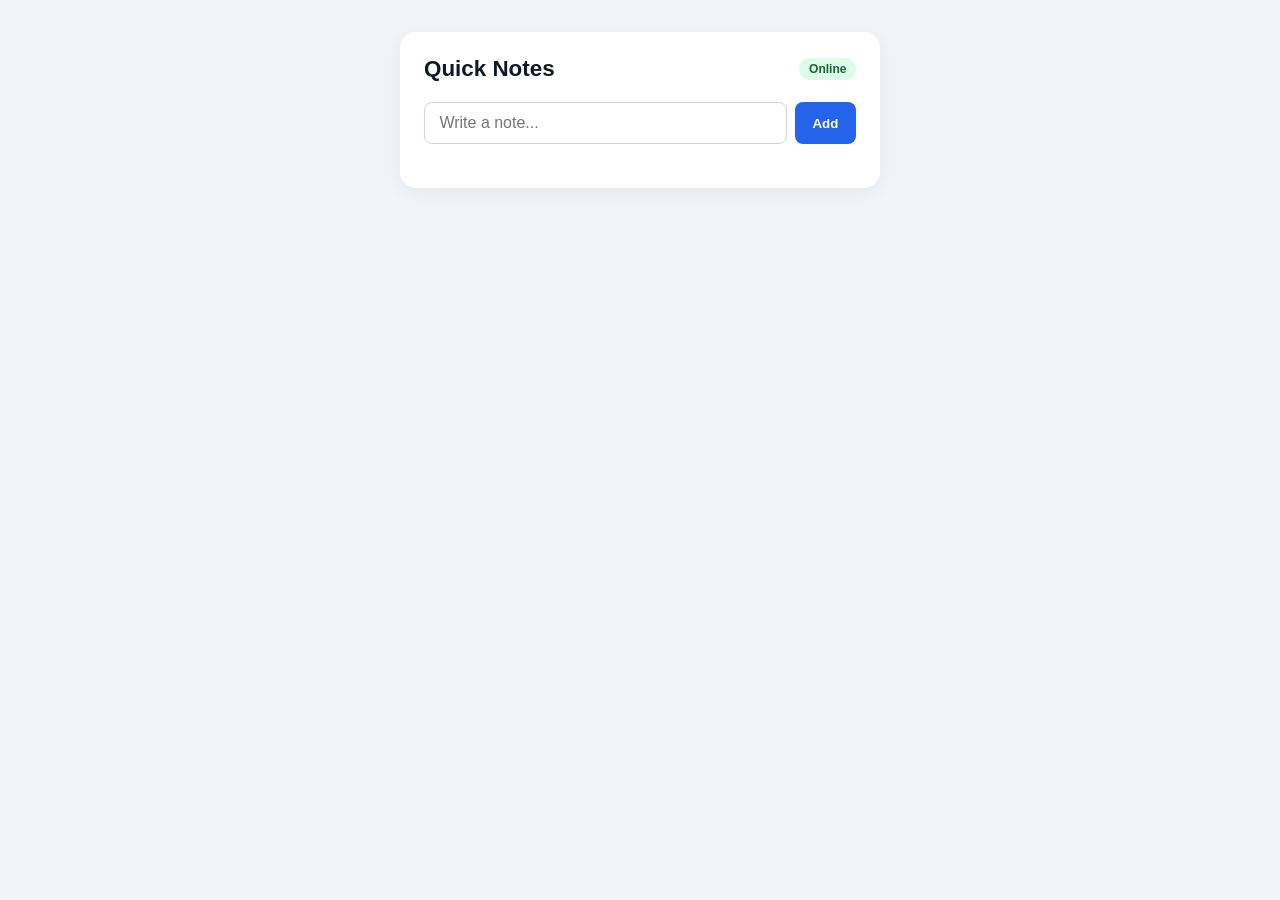
==== el kommunio/index.html @ 949a7a88 "Add files via upload tom version av våran app" ====
<!DOCTYPE html>
<html lang="en">
<head>
  <meta charset="UTF-8" />
  <meta name="viewport" content="width=device-width, initial-scale=1.0" />
  <meta name="theme-color" content="#2563eb" />
  <title>Quick Notes PWA</title>
  <link rel="manifest" href="./manifest.json" />
  <link rel="apple-touch-icon" href="./icon-192.png" />
  <link rel="stylesheet" href="./styles.css" />
</head>
<body>
  <main class="app">
    <header>
      <h1>Quick Notes</h1>
      <span id="status" class="badge online">Online</span>
    </header>

    <form id="note-form">
      <input
        type="text"
        id="note-input"
        placeholder="Write a note..."
        autocomplete="off"
        required
      />
      <button type="submit">Add</button>
    </form>

    <ul id="note-list"></ul>
  </main>

  <script src="./app.js"></script>
</body>
</html>
---- el kommunio/styles.css ----
* {
  box-sizing: border-box;
  margin: 0;
  padding: 0;
}

body {
  font-family: -apple-system, BlinkMacSystemFont, "Segoe UI", Roboto, sans-serif;
  background-color: #f1f5f9;
  color: #0f172a;
  display: flex;
  justify-content: center;
  padding: 2rem 1rem;
}

.app {
  width: 100%;
  max-width: 480px;
  background: #ffffff;
  padding: 1.5rem;
  border-radius: 16px;
  box-shadow: 0 4px 20px rgba(0, 0, 0, 0.06);
}

header {
  display: flex;
  justify-content: space-between;
  align-items: center;
  margin-bottom: 1.25rem;
}

h1 {
  font-size: 1.4rem;
}

.badge {
  font-size: 0.75rem;
  font-weight: 600;
  padding: 0.25rem 0.6rem;
  border-radius: 999px;
}

.online {
  background: #dcfce7;
  color: #166534;
}

.offline {
  background: #fee2e2;
  color: #991b1b;
}

form {
  display: flex;
  gap: 0.5rem;
  margin-bottom: 1.25rem;
}

input {
  flex: 1;
  padding: 0.7rem 0.9rem;
  border: 1px solid #cbd5e1;
  border-radius: 8px;
  font-size: 1rem;
}

button {
  padding: 0.7rem 1.1rem;
  background: #2563eb;
  color: white;
  border: none;
  border-radius: 8px;
  font-weight: 600;
  cursor: pointer;
}

button:hover {
  background: #1d4ed8;
}

ul {
  list-style: none;
  display: flex;
  flex-direction: column;
  gap: 0.5rem;
}

li {
  display: flex;
  justify-content: space-between;
  align-items: center;
  padding: 0.75rem;
  background: #f8fafc;
  border: 1px solid #e2e8f0;
  border-radius: 8px;
}

li button {
  background: transparent;
  color: #ef4444;
  padding: 0.25rem 0.5rem;
  font-size: 0.9rem;
}

li button:hover {
  background: #fee2e2;
}
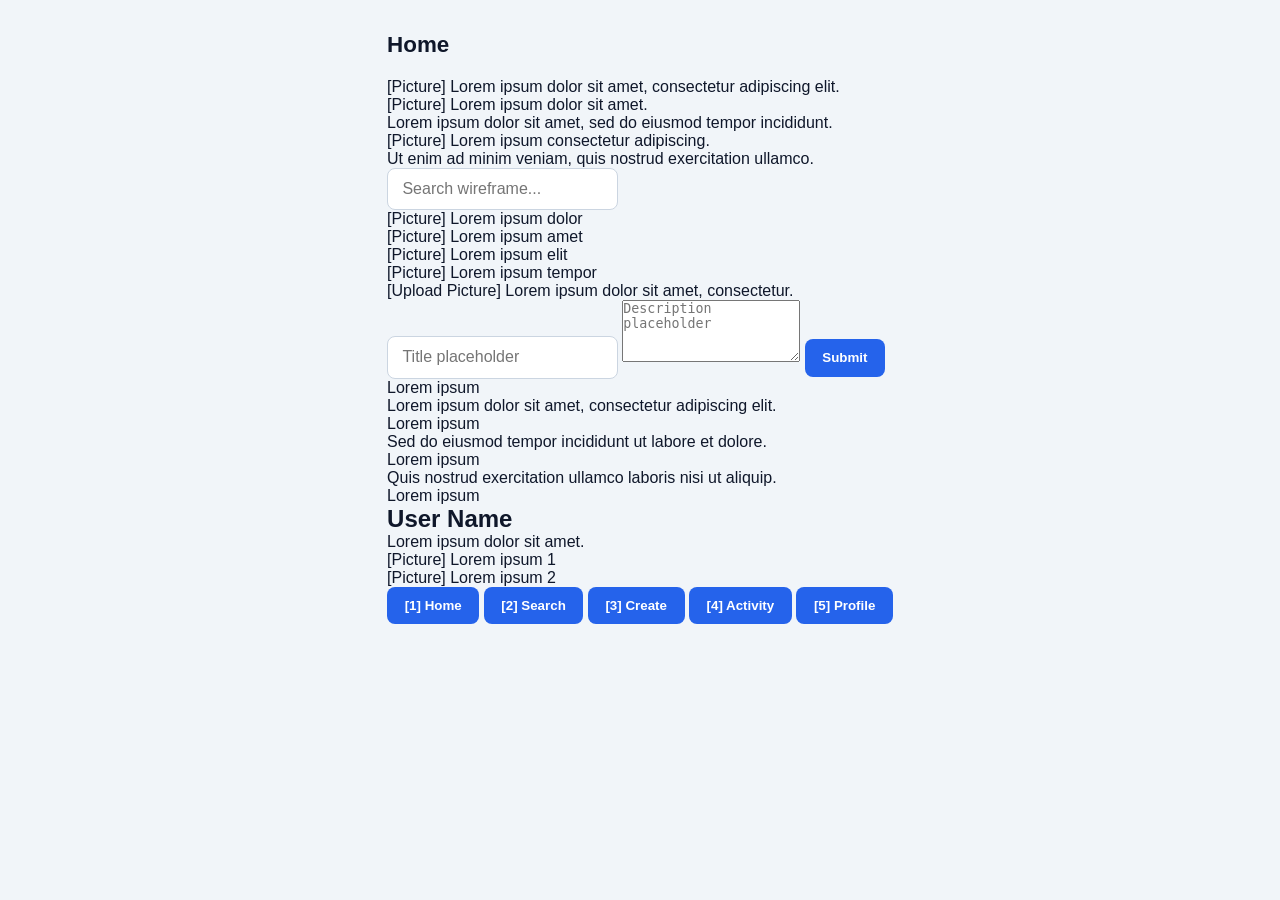
==== commit f444ea4c: "Revise index.html for app wireframe layout Updated the HTML structure and content for the app wirefr" ====
--- a/el kommunio/index.html
+++ b/el kommunio/index.html
@@ -1,35 +1,117 @@
 <!DOCTYPE html>
 <html lang="en">
 <head>
-  <meta charset="UTF-8" />
-  <meta name="viewport" content="width=device-width, initial-scale=1.0" />
-  <meta name="theme-color" content="#2563eb" />
-  <title>Quick Notes PWA</title>
-  <link rel="manifest" href="./manifest.json" />
-  <link rel="apple-touch-icon" href="./icon-192.png" />
-  <link rel="stylesheet" href="./styles.css" />
+  <meta charset="UTF-8">
+  <meta name="viewport" content="width=device-width, initial-scale=1.0, viewport-fit=cover">
+  <meta name="theme-color" content="#ffffff">
+  <title>App Wireframe</title>
+  <link rel="manifest" href="manifest.json">
+  <link rel="stylesheet" href="styles.css">
 </head>
 <body>
-  <main class="app">
-    <header>
-      <h1>Quick Notes</h1>
-      <span id="status" class="badge online">Online</span>
+  <div class="app-shell">
+    <header class="top-bar">
+      <h1 id="page-title">Home</h1>
     </header>
 
-    <form id="note-form">
-      <input
-        type="text"
-        id="note-input"
-        placeholder="Write a note..."
-        autocomplete="off"
-        required
-      />
-      <button type="submit">Add</button>
-    </form>
+    <main class="content">
+      <!-- Page 1: Home -->
+      <section id="page-home" class="page active">
+        <div class="img-box hero">
+          <span>[Picture] Lorem ipsum dolor sit amet, consectetur adipiscing elit.</span>
+        </div>
+        <div class="card">
+          <div class="img-box">
+            <span>[Picture] Lorem ipsum dolor sit amet.</span>
+          </div>
+          <p>Lorem ipsum dolor sit amet, sed do eiusmod tempor incididunt.</p>
+        </div>
+        <div class="card">
+          <div class="img-box">
+            <span>[Picture] Lorem ipsum consectetur adipiscing.</span>
+          </div>
+          <p>Ut enim ad minim veniam, quis nostrud exercitation ullamco.</p>
+        </div>
+      </section>
 
-    <ul id="note-list"></ul>
-  </main>
+      <!-- Page 2: Search -->
+      <section id="page-search" class="page">
+        <input type="text" class="wire-input" placeholder="Search wireframe...">
+        <div class="grid-2">
+          <div class="img-box square"><span>[Picture] Lorem ipsum dolor</span></div>
+          <div class="img-box square"><span>[Picture] Lorem ipsum amet</span></div>
+          <div class="img-box square"><span>[Picture] Lorem ipsum elit</span></div>
+          <div class="img-box square"><span>[Picture] Lorem ipsum tempor</span></div>
+        </div>
+      </section>
 
-  <script src="./app.js"></script>
+      <!-- Page 3: Create -->
+      <section id="page-create" class="page">
+        <div class="img-box hero">
+          <span>[Upload Picture] Lorem ipsum dolor sit amet, consectetur.</span>
+        </div>
+        <input type="text" class="wire-input" placeholder="Title placeholder">
+        <textarea class="wire-input" rows="4" placeholder="Description placeholder"></textarea>
+        <button type="button" class="wire-btn">Submit</button>
+      </section>
+
+      <!-- Page 4: Activity -->
+      <section id="page-activity" class="page">
+        <div class="list-item">
+          <div class="img-box thumb"><span>Lorem ipsum</span></div>
+          <p>Lorem ipsum dolor sit amet, consectetur adipiscing elit.</p>
+        </div>
+        <div class="list-item">
+          <div class="img-box thumb"><span>Lorem ipsum</span></div>
+          <p>Sed do eiusmod tempor incididunt ut labore et dolore.</p>
+        </div>
+        <div class="list-item">
+          <div class="img-box thumb"><span>Lorem ipsum</span></div>
+          <p>Quis nostrud exercitation ullamco laboris nisi ut aliquip.</p>
+        </div>
+      </section>
+
+      <!-- Page 5: Profile -->
+      <section id="page-profile" class="page">
+        <div class="profile-header">
+          <div class="img-box avatar"><span>Lorem ipsum</span></div>
+          <div>
+            <h2>User Name</h2>
+            <p>Lorem ipsum dolor sit amet.</p>
+          </div>
+        </div>
+        <div class="grid-2">
+          <div class="img-box square"><span>[Picture] Lorem ipsum 1</span></div>
+          <div class="img-box square"><span>[Picture] Lorem ipsum 2</span></div>
+        </div>
+      </section>
+    </main>
+
+    <!-- Bottom 5-Feature Navigation -->
+    <nav class="bottom-nav" aria-label="Primary">
+      <button class="nav-btn active" data-target="page-home" data-title="Home">
+        <span class="icon">[1]</span>
+        <span>Home</span>
+      </button>
+      <button class="nav-btn" data-target="page-search" data-title="Search">
+        <span class="icon">[2]</span>
+        <span>Search</span>
+      </button>
+      <button class="nav-btn" data-target="page-create" data-title="Create">
+        <span class="icon">[3]</span>
+        <span>Create</span>
+      </button>
+      <button class="nav-btn" data-target="page-activity" data-title="Activity">
+        <span class="icon">[4]</span>
+        <span>Activity</span>
+      </button>
+      <button class="nav-btn" data-target="page-profile" data-title="Profile">
+        <span class="icon">[5]</span>
+        <span>Profile</span>
+      </button>
+    </nav>
+  </div>
+
+  <script src="app.js"></script>
 </body>
-</html>+</html>
